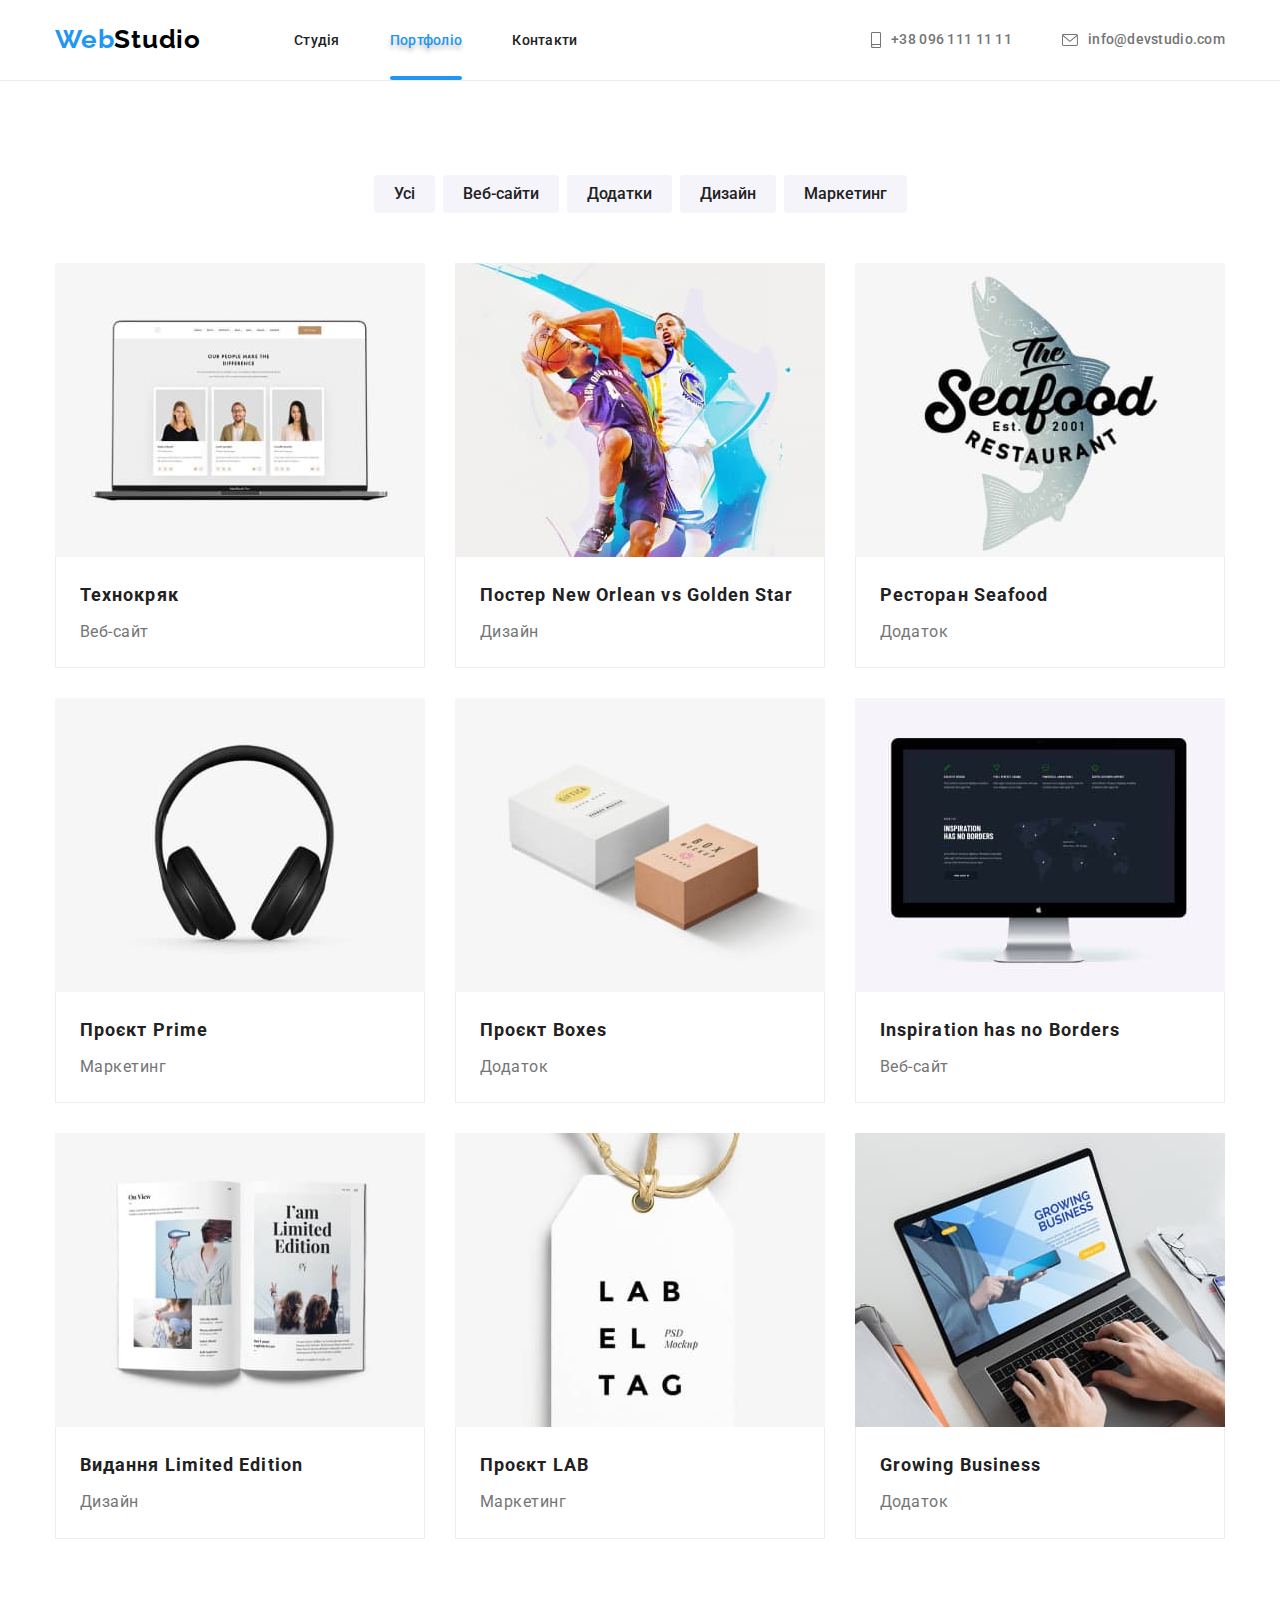
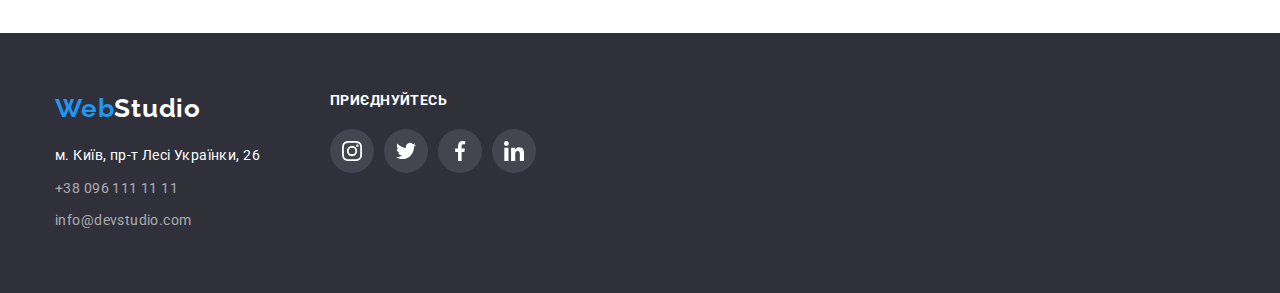
==== porfolio.html @ 658e9908 "start 6 module" ====
<!DOCTYPE html>
<html lang="uk">
  <head>
    <meta charset="UTF-8"/>
    <meta http-equiv="X-UA-Compatible" content="IE=edge" />
    <meta name="viewport" content="width=device-width, initial-scale=1.0" />
    <title>Portfolio</title>
    <link rel="preconnect" href="https://fonts.googleapis.com" />
    <link rel="preconnect" href="https://fonts.gstatic.com" crossorigin />
    <link
      href="https://fonts.googleapis.com/css2?family=Raleway:wght@700&family=Roboto:wght@400;500;700;900&display=swap"
      rel="stylesheet"
    />
    <link
      rel="stylesheet"
      href="https://cdnjs.cloudflare.com/ajax/libs/modern-normalize/1.1.0/modern-normalize.min.css"
    />
    <link rel="stylesheet" href="./css/styles.css" />
  </head>

  <body>
    <header class="header">
      <div class="container header-container">
        <nav class="header-nav">
          <a class="header-logo link" href="index.html" lang="en"
            ><span class="logo-aspect">Web</span>Studio</a
          >
          <ul class="header-list">
            <li class="list-item">
              <a class="header-link link secondary" href="index.html">Студія</a>
            </li>
            <li class="list-item">
              <a class="header-link link secondary current" href="porfolio.html">Портфоліо</a>
            </li>
            <li class="list-item">
              <a class="header-link link secondary" href="index.html">Контакти</a>
            </li>
          </ul>
        </nav>
        <ul class="contact-list">
          <li class="list-item">
            <a class="header-contact link secondary" href="tel:+380961111111">
              <svg class="icon-telefon">
                <use href="./images/icon.svg#icon-tel"></use>
              </svg>
              +38 096 111 11 11</a
            >
          </li>
          <li class="list-item">
            <a class="header-contact link secondary" href="mailto:info@devstudio.com">
              <svg class="icon-mail">
                <use href="./images/icon.svg#icon-mail"></use>
              </svg>
              info@devstudio.com</a
            >
          </li>
        </ul>
      </div>
    </header>
    <main>
      <section class="section portfolio">
        <div class="container">
          <h1 class="visually-hidden">Приклади робіт</h1>
          <ul class="portfolio-filters">
            <li class="list-item">
              <button type="button" class="portfolio-button">Усі</button>
            </li>
            <li class="list-item">
              <button type="button" class="portfolio-button">Веб-сайти</button>
            </li>
            <li class="list-item">
              <button type="button" class="portfolio-button">Додатки</button>
            </li>
            <li class="list-item">
              <button type="button" class="portfolio-button">Дизайн</button>
            </li>
            <li class="list-item">
              <button type="button" class="portfolio-button">Маркетинг</button>
            </li>
          </ul>
          <ul class="flex-container">
            <li class="list-item">
              <a class="link" href="">
                <div class="box-overlay">
                  <div class="overlay">
                    <p class="overlay-text">
                      Ресурс пропонує комплексні пропозиції з різним рівнем функціоналу та сервісів.
                      Все це дозволить відвідувачу отримати вичерпні відомості про компанію чи
                      приватну особу.
                    </p>
                  </div>
                  <img src="./images/8.jpg" alt="Веб-сайт" width="370" />
                </div>
                <div class="flex-item">
                  <h2 class="portfolio-title">Технокряк</h2>
                  <p class="portfolio-text">Веб-сайт</p>
                </div>
              </a>
            </li>
            <li class="list-item">
              <a class="link" href="">
                <div class="box-overlay">
                  <div class="overlay">
                    <p class="overlay-text">
                      Ресурс пропонує комплексні пропозиції з різним рівнем функціоналу та сервісів.
                      Все це дозволить відвідувачу отримати вичерпні відомості про компанію чи
                      приватну особу.
                    </p>
                  </div>
                  <img src="./images/9.jpg" alt="проєкт дизайну" width="370"/>
                </div>
                <div class="flex-item">
                  <h2 class="portfolio-title">
                    Постер <span lang="en">New Orlean vs Golden Star</span>
                  </h2>
                  <p class="portfolio-text">Дизайн</p>
                </div>
              </a>
            </li>
            <li class="list-item">
              <a class="link" href="">
                <div class="box-overlay">
                  <div class="overlay">
                    <p class="overlay-text">
                      Ресурс пропонує комплексні пропозиції з різним рівнем функціоналу та сервісів.
                      Все це дозволить відвідувачу отримати вичерпні відомості про компанію чи
                      приватну особу.
                    </p>
                  </div>
                  <img src="./images/10.jpg" alt="додаток ресторану" width="370" />
                </div>
                <div class="flex-item">
                  <h2 class="portfolio-title">Ресторан <span lang="en">Seafood</span></h2>
                  <p class="portfolio-text">Додаток</p>
                </div>
              </a>
            </li>
            <li class="list-item">
              <a class="link" href="">
                <div class="box-overlay">
                  <div class="overlay">
                    <p class="overlay-text">
                      Ресурс пропонує комплексні пропозиції з різним рівнем функціоналу та сервісів.
                      Все це дозволить відвідувачу отримати вичерпні відомості про компанію чи
                      приватну особу.
                    </p>
                  </div>
                  <img src="./images/11.jpg" alt="маркетинг проєкт" width="370" />
                </div>
                <div class="flex-item">
                  <h2 class="portfolio-title">Проєкт <span lang="en">Prime</span></h2>
                  <p class="portfolio-text">Маркетинг</p>
                </div>
              </a>
            </li>
            <li class="list-item">
              <a class="link" href="">
                <div class="box-overlay">
                  <div class="overlay">
                    <p class="overlay-text">
                      Ресурс пропонує комплексні пропозиції з різним рівнем функціоналу та сервісів.
                      Все це дозволить відвідувачу отримати вичерпні відомості про компанію чи
                      приватну особу.
                    </p>
                  </div>
                  <img src="./images/12.jpg" alt="додаток Boxes" width="370" />
                </div>
                <div class="flex-item">
                  <h2 class="portfolio-title">Проєкт <span lang="en">Boxes</span></h2>
                  <p class="portfolio-text">Додаток</p>
                </div>
              </a>
            </li>
            <li class="list-item">
              <a class="link" href="">
                <div class="box-overlay">
                  <div class="overlay">
                    <p class="overlay-text">
                      Ресурс пропонує комплексні пропозиції з різним рівнем функціоналу та сервісів.
                      Все це дозволить відвідувачу отримати вичерпні відомості про компанію чи
                      приватну особу.
                    </p>
                  </div>
                  <img src="./images/13.jpg" alt="веб-сайт цікавого проєкту" width="370" />
                </div>
                <div class="flex-item">
                  <h2 class="portfolio-title" lang="en">Inspiration has no Borders</h2>
                  <p class="portfolio-text">Веб-сайт</p>
                </div>
              </a>
            </li>
            <li class="list-item">
              <a class="link" href="">
                <div class="box-overlay">
                  <div class="overlay">
                    <p class="overlay-text">
                      Ресурс пропонує комплексні пропозиції з різним рівнем функціоналу та сервісів.
                      Все це дозволить відвідувачу отримати вичерпні відомості про компанію чи
                      приватну особу.
                    </p>
                  </div>
                  <img src="./images/14.jpg" alt="дизайн літературного видання" width="370" />
                </div>
                <div class="flex-item">
                  <h2 class="portfolio-title">Видання <span>Limited Edition</span></h2>
                  <p class="portfolio-text">Дизайн</p>
                </div>
              </a>
            </li>
            <li class="list-item">
              <a class="link" href="">
                <div class="box-overlay">
                  <div class="overlay">
                    <p class="overlay-text">
                      Ресурс пропонує комплексні пропозиції з різним рівнем функціоналу та сервісів.
                      Все це дозволить відвідувачу отримати вичерпні відомості про компанію чи
                      приватну особу.
                    </p>
                  </div>
                  <img src="./images/15.jpg" alt="другий маркетинг проєкт" width="370" />
                </div>
                <div class="flex-item">
                  <h2 class="portfolio-title">Проєкт <span lang="en">LAB</span></h2>
                  <p class="portfolio-text">Маркетинг</p>
                </div>
              </a>
            </li>
            <li class="list-item">
              <a class="link" href="">
                <div class="box-overlay">
                  <div class="overlay">
                    <p class="overlay-text">
                      Ресурс пропонує комплексні пропозиції з різним рівнем функціоналу та сервісів.
                      Все це дозволить відвідувачу отримати вичерпні відомості про компанію чи
                      приватну особу.
                    </p>
                  </div>
                  <img src="./images/16.jpg" alt="додаток розвитку бізнесу" width="370" />
                </div>
                <div class="flex-item">
                  <h2 class="portfolio-title" lang="en">Growing Business</h2>
                  <p class="portfolio-text">Додаток</p>
                </div>
              </a>
            </li>
          </ul>
        </div>
      </section>
    </main>
    <footer class="footer">
      <div class="container footer-container">
        <div class="not-flex">
          <a class="footer-logo link" href="index.html" lang="en"
            ><span class="logo-aspect">Web</span>Studio</a
          >
          <address class="adress">
            <ul class="adress-list">
              <li class="list-item">
                <a
                  class="adress-link link secondary"
                  href="https://goo.gl/maps/zyHWD3Ue8EEXUori7"
                  target="_blank"
                  rel="nofollow noreferrer noopener"
                >
                  м. Київ, пр-т Лесі Українки, 26
                </a>
              </li>
              <li class="list-item">
                <a class="link footer-contact secondary" href="tel:+380961111111"
                  >+38 096 111 11 11</a
                >
              </li>
              <li class="list-item">
                <a class="link footer-contact list-item secondary" href="mailto:info@devstudio.com"
                  >info@devstudio.com</a
                >
              </li>
            </ul>
          </address>
        </div>
        <div class="footer-social">
          <h2 class="social-title">приєднуйтесь</h2>
          <ul class="footer-social-links">
            <li class="list-item">
              <a href="" target="_blank" rel="nofollow noreferrer noopener" class="icon-background">
                <span class="visually-hidden">Instagram</span>
                <svg class="icon">
                  <use href="./images/icon.svg#icon-instagram2"></use>
                </svg>
              </a>
            </li>
            <li class="list-item">
              <a href="" target="_blank" rel="nofollow noreferrer noopener" class="icon-background">
                <span class="visually-hidden">Twitter</span>
                <svg class="icon">
                  <use href="./images/icon.svg#icon-twitter2"></use>
                </svg>
              </a>
            </li>
            <li class="list-item">
              <a href="" target="_blank" rel="nofollow noreferrer noopener" class="icon-background">
                <span class="visually-hidden">Facebook</span>
                <svg class="icon">
                  <use href="./images/icon.svg#icon-facebook2"></use>
                </svg>
              </a>
            </li>
            <li class="list-item">
              <a href="" target="_blank" rel="nofollow noreferrer noopener" class="icon-background">
                <span class="visually-hidden">LinkedIn</span>
                <svg class="icon">
                  <use href="./images/icon.svg#icon-linkedin2"></use>
                </svg>
              </a>
            </li>
          </ul>
        </div>
      </div>
    </footer>
    <script src="./js/modal.js"></script>
  </body>
</html>
---- css/styles.css ----
:root {
  --primary-text-color: #212121;
  --first-text-color: #757575;
  --secondary-text-color: #ffffff;
  --hover-color: #2196f3;
  --button-hover-color: #188ce8;
  --color-logo: #000000;
  --primary-bgn-color: #ffffff;
  --secondary-bgn-color: #2f303a;
  --third-bgn-color: #f5f4fa;
  --primary-font: 'Roboto', sans-serif;
  --logo-font-family: 'Raleway', sans-serif;
  --main-font-size: 14px;
  --second-font-size: 16px;
  --main-font-weight: 700;
  --main-line-height: 1.14;
  --second-line-height: 1.7;
  --text-line-height: 1.9;
  --title-line-height: 2;
  --container-width: 1200px;
  --main-icon-color: #afb1b8;
  --icon-bgn-color: rgba(255, 255, 255, 0.1);
  --hero-background: linear-gradient(rgba(47, 48, 58, 0.4), rgba(47, 48, 58, 0.4)),
    url('/goit-markup-hw-04/images/hero.jpg');
}

body {
  font-family: var(--primary-font);
  background-color: var(--primary-bgn-color);
  color: var(--primary-text-color);
}

/* Utilites */
.visually-hidden {
  clip: rect(0 0 0 0);
  clip-path: inset(50%);
  height: 1px;
  overflow: hidden;
  position: absolute;
  white-space: nowrap;
  width: 1px;
}

.link {
  text-decoration: none;
  color: var(--primary-text-color);
}

.list-item {
  list-style: none;
}

h1,
h2,
h3,
h4,
h5,
h6,
p,
ul {
  margin: 0;
  padding: 0;
}

img {
  display: block;
}

.container {
  width: var(--container-width);
  margin-left: auto;
  margin-right: auto;
  padding-left: 15px;
  padding-right: 15px;
}

.section {
  padding-top: 94px;
  padding-bottom: 94px;
}

/* -------------- HEADER---------- */
.header {
  display: flex;
  align-content: center;
  border-bottom: 1px solid #ececec;
}

.header-container {
  display: flex;
}

.header-logo {
  display: flex;
  padding-top: 24px;
  padding-bottom: 25px;
  margin-right: 93px;
  font-family: var(--logo-font-family);
  font-style: normal;
  font-weight: var(--main-font-weight);
  font-size: 26px;
  line-height: var(--main-line-height);
  letter-spacing: 0.03em;
  color: var(--color-logo);
}

.logo-aspect {
  color: var(--hover-color);
}

.header-nav,
.header-contact,
.contact-list,
.header-list {
  display: flex;
  align-items: center;
}

.header-list {
  gap: 50px;
}

.contact-list {
  margin-left: auto;
  margin-right: 0;
  gap: 50px;
}

.header-link {
  padding-top: 32px;
  padding-bottom: 32px;
  font-weight: 500;
  font-style: normal;
  font-size: var(--main-font-size);
  line-height: var(--main-line-height);
  letter-spacing: 0.02em;
  color: var(--primary-text-color);
}

.secondary {
  transition-property: color, text-shadow;
  transition-duration: 3s;
  transition-timing-function: cubic-bezier(0.4, 0, 0.2, 1);
}
.secondary:hover,
.secondary:focus {
  color: var(--hover-color);
}

.current {
  position: relative;
  color: var(--hover-color);
  text-shadow: 0px 4px 4px rgba(0, 0, 0, 0.25);
}

.current::after {
  position: absolute;
  content: '';
  bottom: 0;
  left: 0;
  width: 100%;
  height: 4px;
  border-radius: 2px;
  background-color: var(--hover-color);
}

.header-contact {
  padding-top: 32px;
  padding-bottom: 32px;
  font-weight: 500;
  font-size: var(--main-font-size);
  line-height: var(--main-line-height);
  letter-spacing: 0.02em;
  color: var(--first-text-color);

  transition-property: color;
  transition-duration: 250ms;
  transition-timing-function: cubic-bezier(0.4, 0, 0.2, 1);
}

.icon-telefon {
  width: 10px;
  height: 16px;
}

.icon-mail {
  width: 16px;
  height: 12px;
}

.icon-telefon,
.icon-mail {
  fill: currentColor;
  margin-right: 10px;
}

.header-contact:hover,
.header-contact:hover {
  color: var(--hover-color);
}

/* ------------HERO---------------- */
.hero {
  padding: 200px 0px;
  margin: 0 auto;
  max-width: 1600px;
  background-color: #c4c4c4;
  background-image: var(--hero-background);
  background-size: cover;
  background-position: center;
  background-repeat: no-repeat;
}

.hero-title {
  margin: 0px auto 30px auto;
  max-width: 696px;
  font-weight: 900;
  font-size: 44px;
  line-height: 1.5;
  text-align: center;
  letter-spacing: 0.06em;
  text-transform: uppercase;
  color: var(--secondary-text-color);
}

.button-box {
  display: flex;
  justify-content: center;
}

.hero-button {
  max-width: var(--container-width);
  color: var(--secondary-text-color);
  background: var(--hover-color);
  font-family: inherit;
  font-style: normal;
  font-weight: var(--main-font-weight);
  font-size: var(--second-font-size);
  line-height: var(--text-line-height);
  letter-spacing: 0.06em;
  border-radius: 4px;
  padding: 10px 32px 10px 32px;
  border: none;
  transition-property: color, background, box-shadow;
  transition-duration: 250ms;
  transition-timing-function: cubic-bezier(0.4, 0, 0.2, 1);
}

.hero-button:hover,
.hero-button:focus {
  color: var(--secondary-text-color);
  background: var(--button-hover-color);
  box-shadow: 0px 4px 4px rgba(0, 0, 0, 0.15);
}

/* ---------PREFERENCE---------- */
.icon-preference-bgn {
  display: flex;
  justify-content: center;
  align-items: center;
  width: 270px;
  height: 120px;
  background: var(--third-bgn-color);
  border-radius: 4px;
  margin-bottom: 30px;
}

.icon-preference {
  width: 70px;
  height: 70px;
}

.preference-list {
  display: flex;
  gap: 30px;
}

.preference-title {
  margin-bottom: 10px;

  font-weight: var(--main-font-weight);
  font-size: var(--main-font-size);
  line-height: var(--main-line-height);
  letter-spacing: 0.03em;
  text-transform: uppercase;
  color: var(--primary-text-color);
}

.preference-text {
  font-size: var(--main-font-size);
  line-height: 1.5;
  letter-spacing: 0.03em;
  color: var(--first-text-color);
}

/*-----------EXAMPLES-----------*/
.examples {
  padding-bottom: 94px;
}

.examples-title,
.team-title {
  margin-bottom: 50px;

  font-weight: var(--main-font-weight);
  font-size: 36px;
  line-height: var(--main-line-height);
  letter-spacing: 0.03em;
  color: var(--primary-text-color);
  text-align: center;
}

.example-list {
  display: flex;
  flex-wrap: wrap;
  gap: 30px;
}

.example-gallery {
  position: relative;
}
.example-gallery::before {
  content: '';
  position: absolute;
  bottom: 0;
  left: 0;
  width: 100%;
  min-height: 70px;
  background-color: rgba(47, 48, 58, 0.8);
}

.example-label {
  position: absolute;
  width: 100%;
  bottom: 27px;
  font-weight: var(--main-font-weight);
  font-size: var(--main-font-size);
  line-height: var(--main-line-height);
  text-align: center;
  letter-spacing: 0.03em;
  text-transform: uppercase;
  color: var(--secondary-text-color);
}

/*------------ TEAM ------------*/
.team {
  background-color: var(--third-bgn-color);
}

.team-list {
  display: flex;
  flex-wrap: wrap;
  gap: 30px;
}
.team-content {
  padding-top: 30px;
  padding-left: 30px;
  padding-right: 30px;
  padding-bottom: 30px;
}

.team-names {
  max-width: 210px;
  margin-bottom: 10px;
  font-weight: 500;
  font-size: var(--second-font-size);
  line-height: 1.19;
  letter-spacing: 0.03em;
  color: var(--primary-text-color);
}

.team-position {
  max-width: 210px;
  font-size: var(--second-font-size);
  line-height: 1.19;
  letter-spacing: 0.03em;
  color: var(--first-text-color);
  margin-bottom: 16px;
}

.item-specification {
  text-align: center;
  background: var(--primary-bgn-color);
  box-shadow: 0px 1px 3px rgba(0, 0, 0, 0.12), 0px 1px 1px rgba(0, 0, 0, 0.14),
    0px 2px 1px rgba(0, 0, 0, 0.2);
  border-radius: 0px 0px 4px 4px;
}

.social-link {
  display: flex;
  gap: 10px;
}

.icon-background-team {
  display: flex;
  justify-content: center;
  align-items: center;
  width: 44px;
  height: 44px;
  border-radius: 50%;
  background-color: var(--primary-bgn-color);
  fill: var(--main-icon-color);

  transition-property: fill, background-color;
  transition-duration: 250ms;
  transition-timing-function: cubic-bezier(0.4, 0, 0.2, 1);
}

.icon-background-team:hover,
.icon-background-team:focus {
  background-color: var(--hover-color);
  fill: var(--primary-bgn-color);
}

.icon-team {
  width: 20px;
  height: 20px;
}

/* -----------------CLIENTS---------------- */
.clients {
  background-color: var(--primary-bgn-color);
}

.clients-title {
  font-size: 36px;
  line-height: var(--main-line-height);
  text-align: center;
  letter-spacing: 0.03em;
  color: var(--primary-text-color);
  margin-bottom: 50px;
}

.clients-list {
  display: flex;
  gap: 30px;
}

.icon-client-bgn {
  display: flex;
  width: 170px;
  height: 92px;
  border-radius: 4px;
  justify-content: center;
  align-items: center;
  border: 1px solid var(--main-icon-color);
  fill: var(--main-icon-color);

  transition-property: fill, border-color;
  transition-duration: 250ms;
  transition-timing-function: cubic-bezier(0.4, 0, 0.2, 1);
}

.icon-client {
  width: 106px;
  height: 60px;
  color: currentColor;
}

.icon-client-bgn:hover,
.icon-client-bgn:focus {
  border-color: var(--hover-color);
  fill: var(--hover-color);
}

/* ================ PORTFOLIO ============== */
.portfolio-filters {
  display: flex;
  justify-content: center;
  margin-bottom: 50px;
  gap: 8px;
}

.portfolio-button {
  padding: 6px 20px;
  font-family: inherit;
  font-style: normal;
  font-weight: 500;
  font-size: var(--second-font-size);
  line-height: 1.6;
  text-align: center;
  background: var(--third-bgn-color);
  color: var(--primary-text-color);
  border-radius: 4px;
  border: none;

  transition-property: background, color, box-shadow;
  transition-duration: 250ms;
  transition-timing-function: cubic-bezier(0.4, 0, 0.2, 1);
}

.portfolio-button:hover,
.portfolio-button:focus {
  background: var(--hover-color);
  color: var(--secondary-text-color);
  box-shadow: 0px 4px 4px rgba(0, 0, 0, 0.25);
}

.portfolio-title {
  margin-bottom: 4px;
  font-weight: var(--main-font-weight);
  font-size: 18px;
  line-height: var(--title-line-height);
  letter-spacing: 0.06em;
}

.portfolio-text {
  font-size: var(--second-font-size);
  line-height: var(--text-line-height);
  letter-spacing: 0.03em;
  color: var(--first-text-color);
}

.portfolio-title,
.portfolio-text {
  transition-property: color;
  transition-duration: 250ms;
  transition-timing-function: cubic-bezier(0.4, 0, 0.2, 1);
}

.portfolio-title:hover,
.portfolio-title:focus,
.portfolio-text:hover,
.portfolio-text:focus {
  color: var(--hover-color);
}

.flex-item {
  padding: 20px 24px;
  border-left: 1px solid #eeeeee;
  border-right: 1px solid #eeeeee;
  border-bottom: 1px solid #eeeeee;
}

.flex-container {
  display: flex;
  flex-wrap: wrap;
  gap: 30px;
}

.flex-container > .list-item {
  transition-property: box-shadow;
  transition-duration: 250ms;
  transition-timing-function: cubic-bezier(0.4, 0, 0.2, 1);
}

.flex-container > .list-item:hover,
.flex-container > .list-item:focus {
  box-shadow: 0px 1px 1px rgba(0, 0, 0, 0.12), 0px 4px 4px rgba(0, 0, 0, 0.06),
    1px 4px 6px rgba(0, 0, 0, 0.16);
}

.box-overlay {
  position: relative;
  overflow: hidden;
  pointer-events: none;
}

.flex-container > .list-item:hover .overlay,
.flex-container > .list-item:focus .overlay {
  transform: translateY(0);
}

.overlay {
  display: flex;
  position: absolute;
  bottom: 0;
  left: 0;
  width: 100%;
  height: 100%;

  transform: translateY(101%);
  transition-property: transform;
  transition-duration: 250ms;
  transition-timing-function: cubic-bezier(0.4, 0, 0.2, 1);
}

.overlay-text {
  justify-content: center;
  padding: 63px 24px;
  font-size: 18px;
  line-height: 1.5;
  letter-spacing: 0.03em;
  color: var(--secondary-text-color);
  background: rgba(33, 150, 243, 0.9);
}

/* --------------FOOTER-------------- */
.footer {
  display: flex;
  padding: 60px 0px;
  background-color: var(--secondary-bgn-color);
}

.footer-logo {
  display: inline-block;
  margin-bottom: 20px;
  font-family: var(--logo-font-family);
  font-style: normal;
  font-weight: var(--main-font-weight);
  font-size: 26px;
  line-height: 1.19;
  letter-spacing: 0.03em;
  color: var(--secondary-text-color);

  transition-property: transform;
  transition-duration: 250ms;
  transition-timing-function: cubic-bezier(0.4, 0, 0.2, 1);
}

.footer-logo:hover {
  transform: scale(1.1);
}

.adress-list {
  display: inline-flex;
  flex-direction: column;
  gap: 9px;
}

.adress-link {
  font-style: normal;
  font-size: var(--main-font-size);
  line-height: var(--second-line-height);
  letter-spacing: 0.03em;
  color: var(--secondary-text-color);
}

.footer-contact {
  text-decoration: none;
  font-style: normal;
  font-size: var(--main-font-size);
  letter-spacing: 0.03em;
  color: rgba(255, 255, 255, 0.6);
  line-height: var(--second-line-height);
}

.secondary {
  transition-property: color;
  transition-duration: 250ms;
  transition-timing-function: cubic-bezier(0.4, 0, 0.2, 1);
}
.secondary:hover,
.secondary:focus {
  color: var(--hover-color);
}

.footer-container {
  display: flex;
}
.footer-social {
  margin-left: 70px;
  margin-right: auto;
}
.footer-social-links {
  display: inline-flex;
  gap: 10px;
}

.social-title {
  margin-bottom: 20px;
  font-weight: var(--main-font-weight);
  font-size: var(--main-font-size);
  line-height: var(--main-line-height);
  letter-spacing: 0.03em;
  text-transform: uppercase;
  color: var(--secondary-text-color);
}
.icon-background {
  display: flex;
  justify-content: center;
  align-items: center;
  width: 44px;
  height: 44px;
  border-radius: 50%;
  background-color: var(--icon-bgn-color);

  transition-property: background-color;
  transition-duration: 250ms;
  transition-timing-function: cubic-bezier(0.4, 0, 0.2, 1);
}
.icon-background:hover,
.icon-background:focus {
  background-color: var(--hover-color);
}
.icon {
  width: 20px;
  height: 20px;
}
/* -------------MODAL------ */
.backdrop {
  position: fixed;
  top: 0;
  left: 0;
  width: 100%;
  height: 100%;
  background-color: rgba(0, 0, 0, 0.2);

  transition-property: opacity;
  transition-duration: 250ms;
  transition-timing-function: cubic-bezier(0.4, 0, 0.2, 1);
}

.modal {
  position: absolute;
  top: 50%;
  left: 50%;
  transform: translate(-50%, -50%);
  
  min-width: 528px;
  min-height: 581px;
  background-color: var(--primary-bgn-color);
  box-shadow: 0px 1px 3px rgba(0, 0, 0, 0.12), 0px 1px 1px rgba(0, 0, 0, 0.14),
    0px 2px 1px rgba(0, 0, 0, 0.2);
  border-radius: 4px;
}

.backdrop.is-hidden {
  opacity: 0;
  pointer-events: none;
  visibility: hidden;
}

.close-button {
  position: absolute;
  right: 8px;
  top: 8px;
  padding: 0;
  border: none;
  background-color: var(--primary-bgn-color);
}

.icon-close {
  display: flex;
  justify-content: center;
  align-items: center;
  width: 30px;
  height: 30px;
}
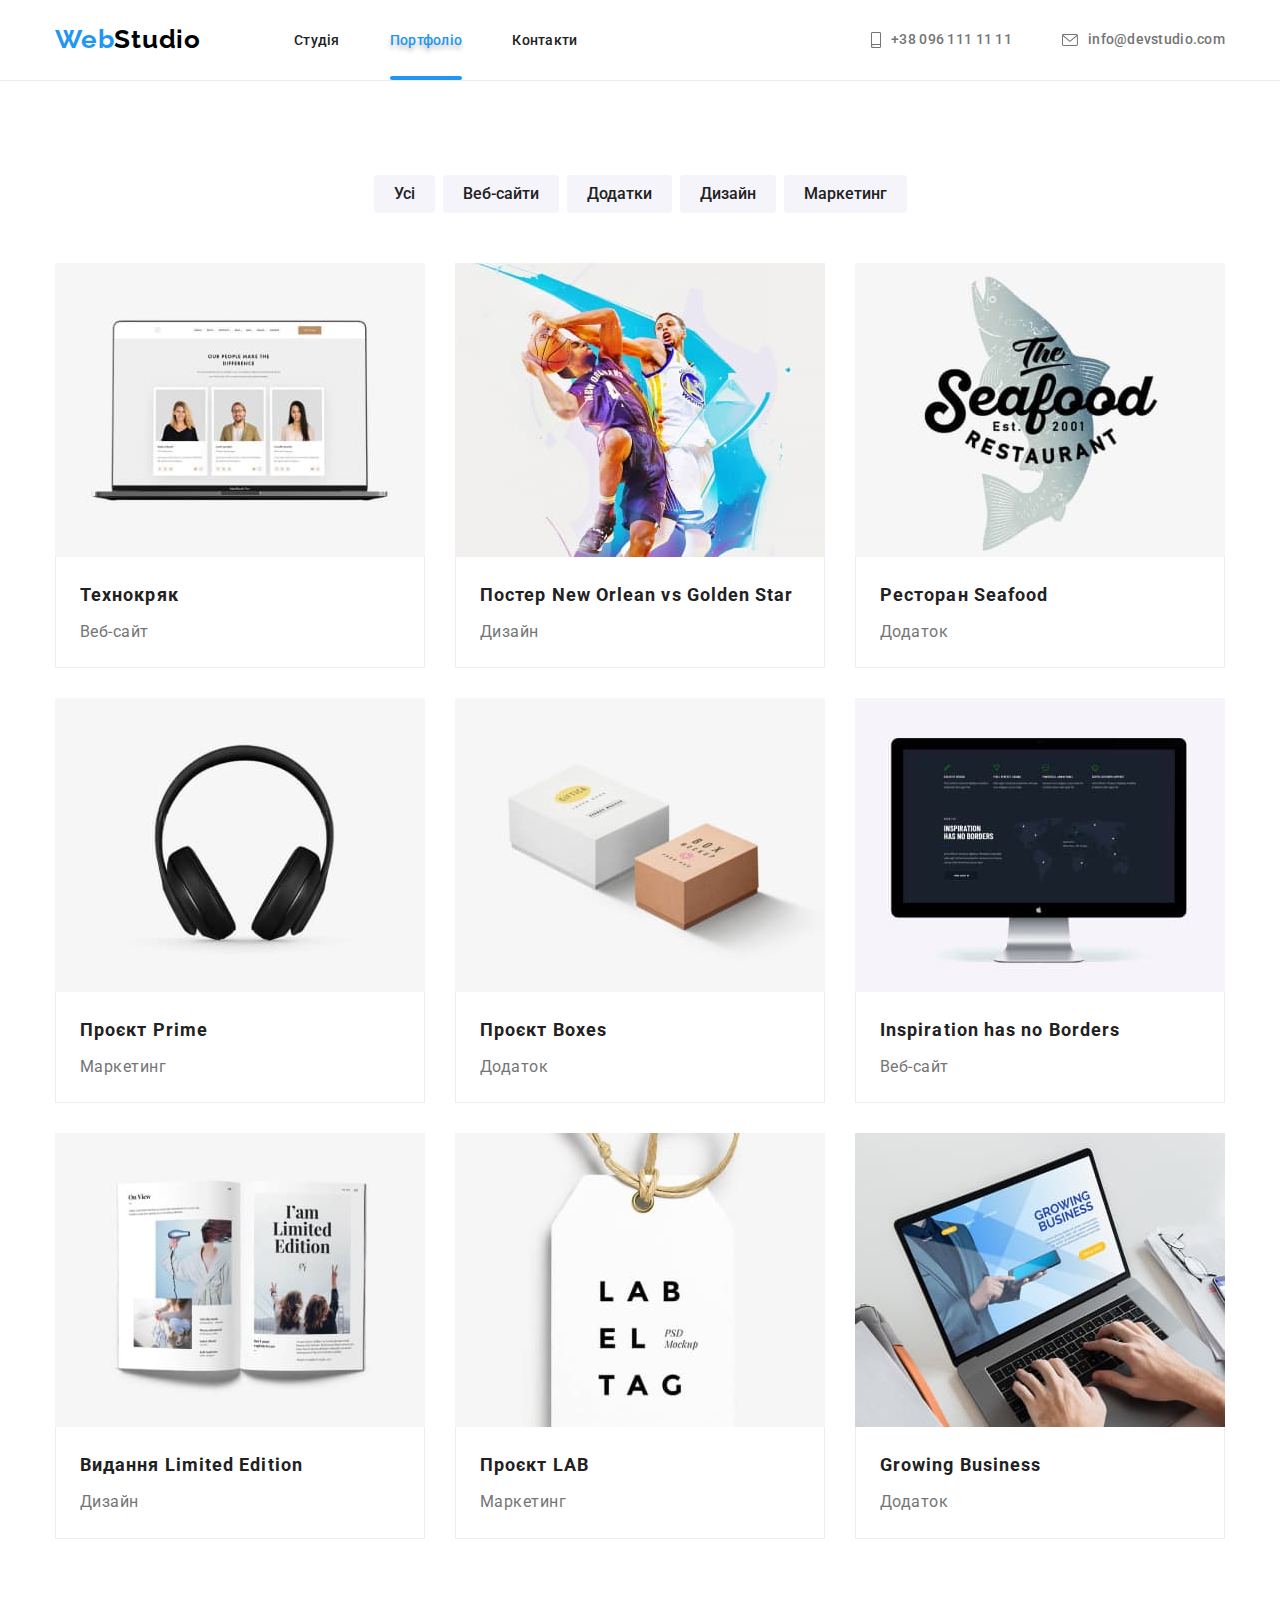
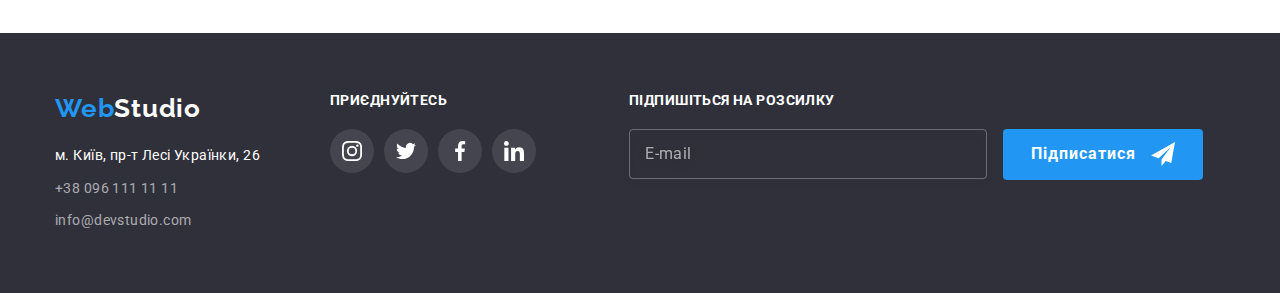
==== commit 7726a2ad: "finish" ====
--- a/porfolio.html
+++ b/porfolio.html
@@ -1,7 +1,7 @@
 <!DOCTYPE html>
 <html lang="uk">
   <head>
-    <meta charset="UTF-8"/>
+    <meta charset="UTF-8" />
     <meta http-equiv="X-UA-Compatible" content="IE=edge" />
     <meta name="viewport" content="width=device-width, initial-scale=1.0" />
     <title>Portfolio</title>
@@ -107,7 +107,7 @@
                       приватну особу.
                     </p>
                   </div>
-                  <img src="./images/9.jpg" alt="проєкт дизайну" width="370"/>
+                  <img src="./images/9.jpg" alt="проєкт дизайну" width="370" />
                 </div>
                 <div class="flex-item">
                   <h2 class="portfolio-title">
@@ -249,7 +249,7 @@
     </main>
     <footer class="footer">
       <div class="container footer-container">
-        <div class="not-flex">
+        <div class="adress-container">
           <a class="footer-logo link" href="index.html" lang="en"
             ><span class="logo-aspect">Web</span>Studio</a
           >
@@ -315,6 +315,20 @@
             </li>
           </ul>
         </div>
+        <div class="form-container">
+          <h2 class="social-title"> Підпишіться на розсилку</h2>
+          <div class="form-send">
+          <form name="signup-form" autocomplete="on" novalidate>
+            <label for="email" class="visually-hidden"> E-mail </label>
+            <input type="email" name="email" placeholder="E-mail" class="email-input"/>
+            
+            <button type="submit" class="submit-btn">Підписатися
+               <svg class="icon-send">
+            <use href="./images/icon.svg#icon-send"></use>
+          </svg>
+            </button>
+          </form>  
+        </div>
       </div>
     </footer>
     <script src="./js/modal.js"></script>
--- a/css/styles.css
+++ b/css/styles.css
@@ -139,7 +139,7 @@
 
 .secondary {
   transition-property: color, text-shadow;
-  transition-duration: 3s;
+  transition-duration: 250ms;
   transition-timing-function: cubic-bezier(0.4, 0, 0.2, 1);
 }
 .secondary:hover,
@@ -241,7 +241,7 @@
   border-radius: 4px;
   padding: 10px 32px 10px 32px;
   border: none;
-  transition-property: color, background, box-shadow;
+  transition-property: background, color, box-shadow;
   transition-duration: 250ms;
   transition-timing-function: cubic-bezier(0.4, 0, 0.2, 1);
 }
@@ -583,6 +583,7 @@
   letter-spacing: 0.03em;
   color: var(--secondary-text-color);
   background: rgba(33, 150, 243, 0.9);
+  overflow: auto;
 }
 
 /* --------------FOOTER-------------- */
@@ -650,7 +651,6 @@
 }
 .footer-social {
   margin-left: 70px;
-  margin-right: auto;
 }
 .footer-social-links {
   display: inline-flex;
@@ -675,10 +675,9 @@
   border-radius: 50%;
   background-color: var(--icon-bgn-color);
 
-  transition-property: background-color;
-  transition-duration: 250ms;
-  transition-timing-function: cubic-bezier(0.4, 0, 0.2, 1);
-}
+  transition: background-color 250ms cubic-bezier(0.4, 0, 0.2, 1);
+}
+
 .icon-background:hover,
 .icon-background:focus {
   background-color: var(--hover-color);
@@ -687,6 +686,68 @@
   width: 20px;
   height: 20px;
 }
+
+.form-container {
+  margin-left: 93px;
+  margin-right: auto;
+}
+
+.email-input {
+min-width: 358px;
+height: 50px;
+border: 1px solid rgba(255, 255, 255, 0.3);
+filter: drop-shadow(0px 4px 4px rgba(0, 0, 0, 0.15));
+border-radius: 4px;
+margin-right: 12px;
+background: none;
+padding: 15px;
+color: var(--secondary-text-color);
+transition: border-color 250ms cubic-bezier(0.4, 0, 0.2, 1);
+outline: none;
+}
+
+.email-input::placeholder {
+  font-size: 16px;
+line-height: 1.25;
+letter-spacing: 0.03em;
+color: rgba(255, 255, 255, 0.6);
+}
+
+.email-input:focus{
+border-color: var(--hover-color);
+}
+
+.submit-btn {
+  position: relative;
+  min-width: 200px;
+  min-height: 50px;
+  color: var(--secondary-text-color);
+  background: var(--hover-color);
+  font-family: inherit;
+  font-style: normal;
+  font-weight: var(--main-font-weight);
+  font-size: var(--second-font-size);
+  line-height: var(--text-line-height);
+  text-align: left;
+  letter-spacing: 0.06em;
+  border-radius: 4px;
+  padding: 10px 28px;
+  border: none;
+  transition: background 250ms cubic-bezier(0.4, 0, 0.2, 1);
+  }
+
+  .submit-btn:hover {
+    background: var(--button-hover-color);
+  }
+
+.icon-send {
+  position: absolute;
+  right: 28px;
+  top: 13px; 
+  width: 24px;
+  height: 24px;
+}
+
 /* -------------MODAL------ */
 .backdrop {
   position: fixed;
@@ -695,20 +756,17 @@
   width: 100%;
   height: 100%;
   background-color: rgba(0, 0, 0, 0.2);
-
-  transition-property: opacity;
-  transition-duration: 250ms;
-  transition-timing-function: cubic-bezier(0.4, 0, 0.2, 1);
+  transition: opacity 250ms cubic-bezier(0.4, 0, 0.2, 1);
 }
 
 .modal {
   position: absolute;
   top: 50%;
   left: 50%;
-  transform: translate(-50%, -50%);
-  
-  min-width: 528px;
-  min-height: 581px;
+  transform: translate(-50%, -50%) scale(1);
+  transition: transform 250ms cubic-bezier(0.4, 0, 0.2, 1);
+  width: 528px;
+  height: 581px;
   background-color: var(--primary-bgn-color);
   box-shadow: 0px 1px 3px rgba(0, 0, 0, 0.12), 0px 1px 1px rgba(0, 0, 0, 0.14),
     0px 2px 1px rgba(0, 0, 0, 0.2);
@@ -721,19 +779,175 @@
   visibility: hidden;
 }
 
+.backdrop.is-hidden .modal {
+  transform: translate(-50%, -50%) scale(0);
+}
+
 .close-button {
-  position: absolute;
+  position: absolute;  
   right: 8px;
   top: 8px;
-  padding: 0;
-  border: none;
+  padding: 6px;
+  border-radius: 50%;
+  border: 1px solid rgba(0, 0, 0, 0.1);
   background-color: var(--primary-bgn-color);
+}
+
+.close-button:hover .icon-close {
+  fill: var(--hover-color);
 }
 
 .icon-close {
   display: flex;
   justify-content: center;
   align-items: center;
-  width: 30px;
-  height: 30px;
-}
+  width: 18px;
+  height: 18px;
+  transition: fill 250ms cubic-bezier(0.4, 0, 0.2, 1);
+}
+
+.form {  
+  padding: 40px;
+}
+
+.modal-title {
+  font-weight: 700;
+  margin-bottom: 12px;
+  font-size: 20px;
+line-height: 1.15;
+text-align: center;
+letter-spacing: 0.03em;
+}
+
+.form-label {
+font-size: 12px;
+line-height: 1.16;
+letter-spacing: 0.01em;
+color: var(--first-text-color);
+margin-bottom: 4px;
+}
+
+.form-input {
+  width: 100%; 
+  padding-top: 12px;
+  padding-bottom: 12px;
+  padding-left: 40px;
+  padding-right: 40px;
+  border: 1px solid rgba(33, 33, 33, 0.2);
+border-radius: 4px;
+text-align: left;
+transition: border-color 250ms cubic-bezier(0.4, 0, 0.2, 1);
+}
+
+.form-input::placeholder {
+  position: absolute;
+  left: 16px;
+  top: 12px;
+  font-size: 12px;
+line-height: 1.16;
+letter-spacing: 0.01em;
+color: rgba(117, 117, 117, 0.5);
+}
+
+.form-field {
+  margin-bottom: 10px;
+}
+
+.form-field textarea {
+  min-height: 120px;
+  resize: none;
+}
+
+.checkbox-container {
+  position: relative;
+  margin-top: 20px;
+  margin-bottom: 30px;
+  margin-left: auto;
+  margin-right: auto;
+}
+
+.agrement {
+font-size: 14px;
+line-height: var(--second-line-height);
+letter-spacing: 0.03em;
+color: var(--first-text-color);
+padding-left: 40px;
+}
+.contract {
+  color: var(--hover-color);  
+}
+
+.checkbox {
+  appearance: none;
+}
+
+.new-checkbox {
+  position: absolute;
+  width: 15px;
+  height: 15px;
+  border: 2px solid black;
+  border-radius: 4px;
+  top: 50%;
+  left: 10px; 
+  transform: translateY(-51%);
+  transition: background-color 250ms cubic-bezier(0.4, 0, 0.2, 1), border 250ms cubic-bezier(0.4, 0, 0.2, 1);
+}
+
+.checkbox:checked + .new-checkbox {
+  border: none;
+  background-color: var(--hover-color);
+  background-image: url('/goit-markup-hw-06/images/icon-check.svg');
+background-repeat: no-repeat;
+background-size: contain;
+background-position: center;
+}
+
+.form-field {
+  position: relative;
+}
+.form-field:focus-within > .icon-modal {
+  fill: var(--hover-color);
+}
+
+.form-field:focus-within > .form-input {
+  border-color: var(--hover-color);
+  outline: none;
+}
+
+.icon-modal {
+  position: absolute;
+  width: 18px;
+  height: 18px;
+  left: 12px;
+  top: 50%;
+  transform: translateY(-50%);
+  transition: fill 250ms cubic-bezier(0.4, 0, 0.2, 1);
+}
+
+.modal-sub {
+margin-top: 30px;
+margin-left: auto;
+margin-right: auto;
+margin-bottom: 0;
+min-width: 200px;
+min-height: 50px;
+background-color: var(--hover-color);
+font-weight: 700;
+font-size: 16px;
+line-height: 1.87;
+display: flex;
+justify-content: center;
+align-items: center;
+letter-spacing: 0.06em;
+color: var(--secondary-text-color);
+box-shadow: 0px 4px 4px rgba(0, 0, 0, 0.15);
+border-radius: 4px;
+border: none;
+transition: background-color 250ms cubic-bezier(0.4, 0, 0.2, 1);
+}
+
+.modal-sub:hover {
+  background-color: var(--button-hover-color);
+  filter: drop-shadow(0px 4px 4px rgba(0, 0, 0, 0.25));
+}
+
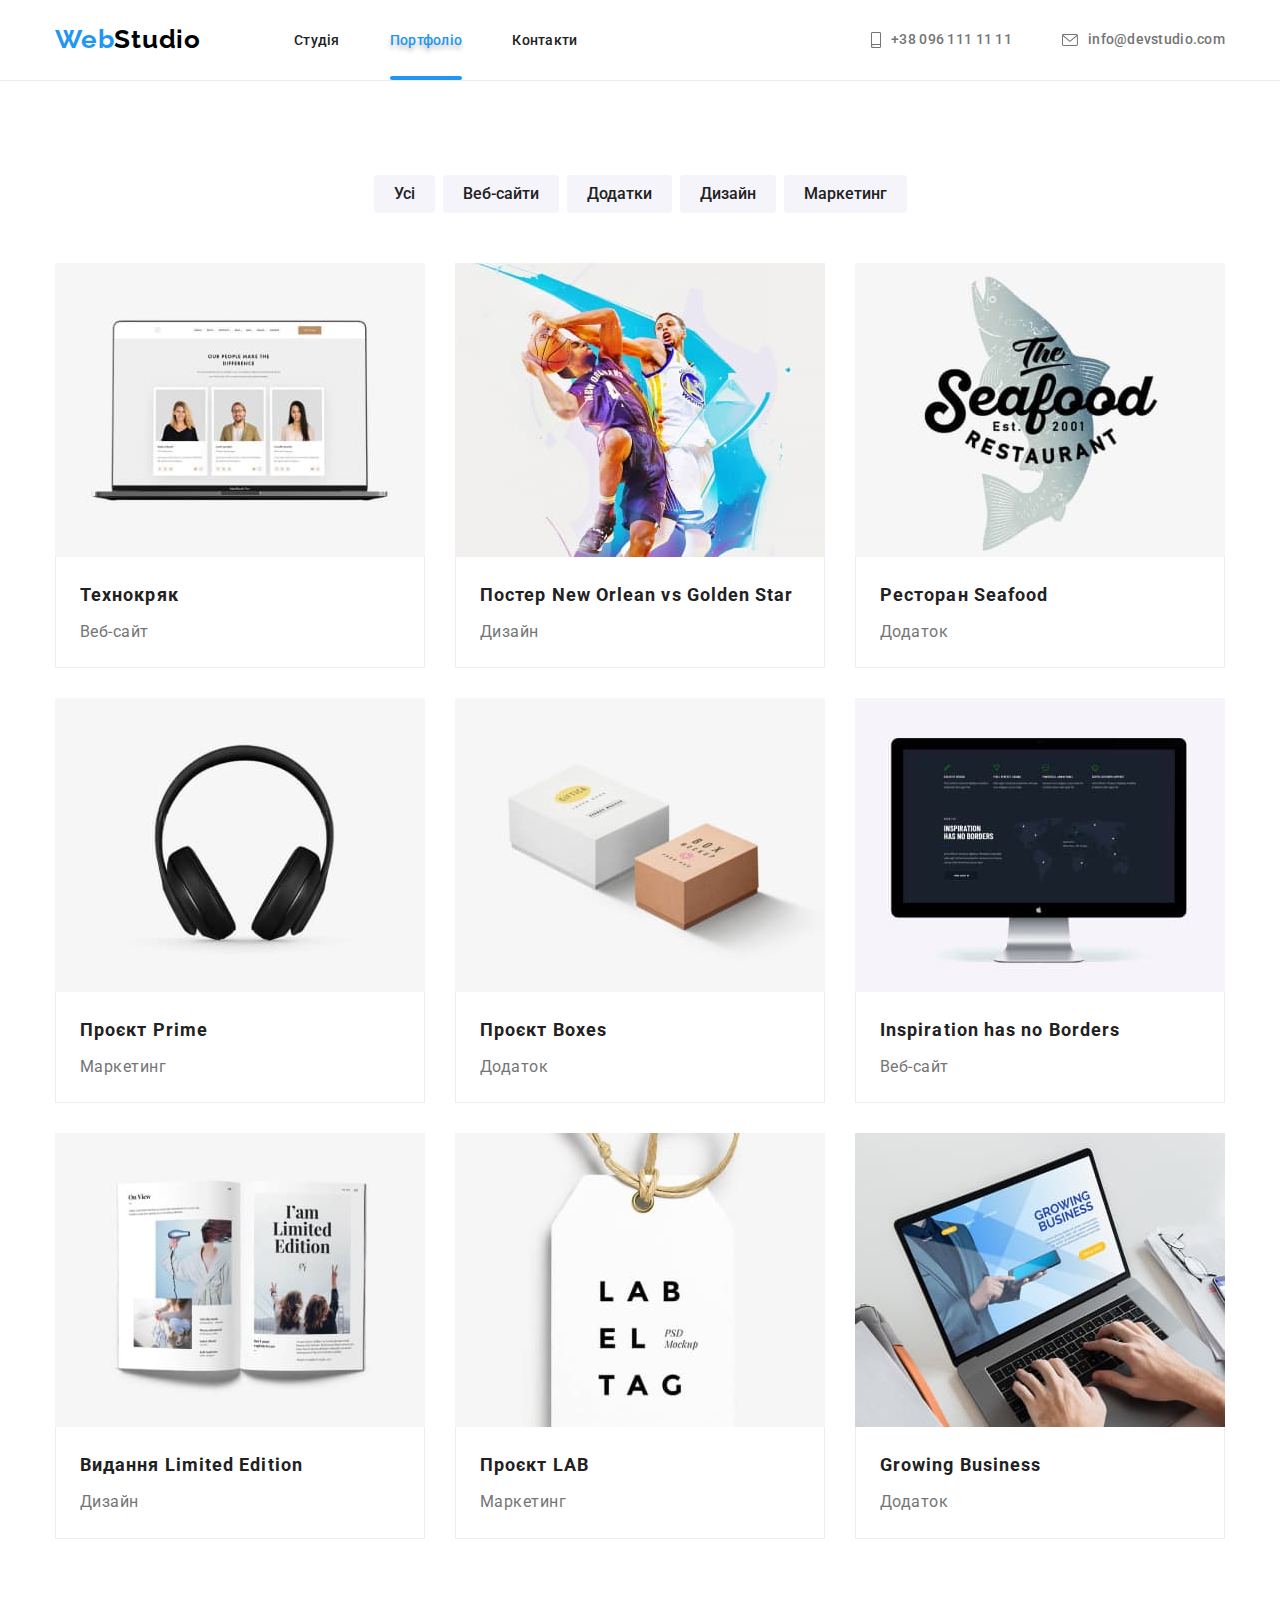
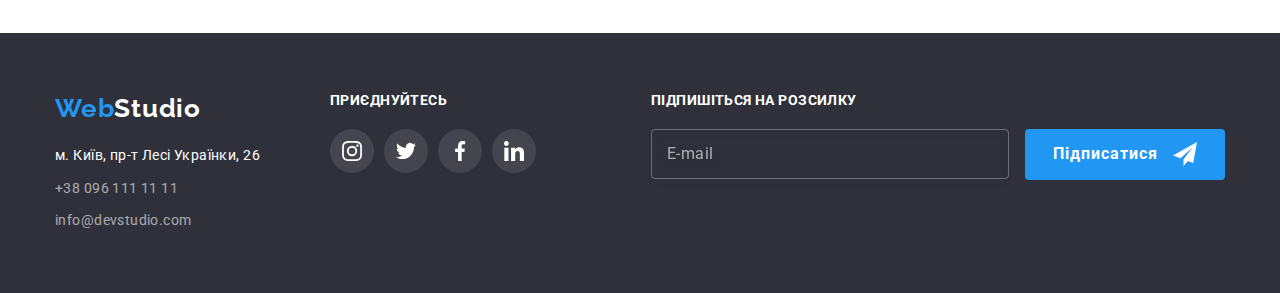
==== commit 92f169d1: "bugs fixed" ====
--- a/porfolio.html
+++ b/porfolio.html
@@ -316,18 +316,18 @@
           </ul>
         </div>
         <div class="form-container">
-          <h2 class="social-title"> Підпишіться на розсилку</h2>
+          <h2 class="social-title">Підпишіться на розсилку</h2>
           <div class="form-send">
-          <form name="signup-form" autocomplete="on" novalidate>
-            <label for="email" class="visually-hidden"> E-mail </label>
-            <input type="email" name="email" placeholder="E-mail" class="email-input"/>
-            
-            <button type="submit" class="submit-btn">Підписатися
-               <svg class="icon-send">
-            <use href="./images/icon.svg#icon-send"></use>
-          </svg>
-            </button>
-          </form>  
+            <form name="signup-form" autocomplete="on" novalidate>
+              <input type="email" name="email" placeholder="E-mail" class="email-input" />
+              <button type="submit" class="submit-btn">
+                Підписатися
+                <svg class="icon-send">
+                  <use href="./images/icon.svg#icon-send"></use>
+                </svg>
+              </button>
+            </form>
+          </div>
         </div>
       </div>
     </footer>
--- a/css/styles.css
+++ b/css/styles.css
@@ -688,33 +688,32 @@
 }
 
 .form-container {
-  margin-left: 93px;
-  margin-right: auto;
+  margin-left: auto;
 }
 
 .email-input {
-min-width: 358px;
-height: 50px;
-border: 1px solid rgba(255, 255, 255, 0.3);
-filter: drop-shadow(0px 4px 4px rgba(0, 0, 0, 0.15));
-border-radius: 4px;
-margin-right: 12px;
-background: none;
-padding: 15px;
-color: var(--secondary-text-color);
-transition: border-color 250ms cubic-bezier(0.4, 0, 0.2, 1);
-outline: none;
+  min-width: 358px;
+  height: 50px;
+  border: 1px solid rgba(255, 255, 255, 0.3);
+  filter: drop-shadow(0px 4px 4px rgba(0, 0, 0, 0.15));
+  border-radius: 4px;
+  margin-right: 12px;
+  background: none;
+  padding: 15px;
+  color: var(--secondary-text-color);
+  transition: border-color 250ms cubic-bezier(0.4, 0, 0.2, 1);
+  outline: none;
 }
 
 .email-input::placeholder {
   font-size: 16px;
-line-height: 1.25;
-letter-spacing: 0.03em;
-color: rgba(255, 255, 255, 0.6);
-}
-
-.email-input:focus{
-border-color: var(--hover-color);
+  line-height: 1.25;
+  letter-spacing: 0.03em;
+  color: rgba(255, 255, 255, 0.6);
+}
+
+.email-input:focus {
+  border-color: var(--hover-color);
 }
 
 .submit-btn {
@@ -734,16 +733,16 @@
   padding: 10px 28px;
   border: none;
   transition: background 250ms cubic-bezier(0.4, 0, 0.2, 1);
-  }
-
-  .submit-btn:hover {
-    background: var(--button-hover-color);
-  }
+}
+
+.submit-btn:hover {
+  background: var(--button-hover-color);
+}
 
 .icon-send {
   position: absolute;
   right: 28px;
-  top: 13px; 
+  top: 13px;
   width: 24px;
   height: 24px;
 }
@@ -784,7 +783,7 @@
 }
 
 .close-button {
-  position: absolute;  
+  position: absolute;
   right: 8px;
   top: 8px;
   padding: 6px;
@@ -806,7 +805,7 @@
   transition: fill 250ms cubic-bezier(0.4, 0, 0.2, 1);
 }
 
-.form {  
+.form {
   padding: 40px;
 }
 
@@ -814,29 +813,29 @@
   font-weight: 700;
   margin-bottom: 12px;
   font-size: 20px;
-line-height: 1.15;
-text-align: center;
-letter-spacing: 0.03em;
+  line-height: 1.15;
+  text-align: center;
+  letter-spacing: 0.03em;
 }
 
 .form-label {
-font-size: 12px;
-line-height: 1.16;
-letter-spacing: 0.01em;
-color: var(--first-text-color);
-margin-bottom: 4px;
+  font-size: 12px;
+  line-height: 1.16;
+  letter-spacing: 0.01em;
+  color: var(--first-text-color);
+  margin-bottom: 4px;
 }
 
 .form-input {
-  width: 100%; 
+  width: 100%;
   padding-top: 12px;
   padding-bottom: 12px;
   padding-left: 40px;
   padding-right: 40px;
   border: 1px solid rgba(33, 33, 33, 0.2);
-border-radius: 4px;
-text-align: left;
-transition: border-color 250ms cubic-bezier(0.4, 0, 0.2, 1);
+  border-radius: 4px;
+  text-align: left;
+  transition: border-color 250ms cubic-bezier(0.4, 0, 0.2, 1);
 }
 
 .form-input::placeholder {
@@ -844,9 +843,9 @@
   left: 16px;
   top: 12px;
   font-size: 12px;
-line-height: 1.16;
-letter-spacing: 0.01em;
-color: rgba(117, 117, 117, 0.5);
+  line-height: 1.16;
+  letter-spacing: 0.01em;
+  color: rgba(117, 117, 117, 0.5);
 }
 
 .form-field {
@@ -867,14 +866,14 @@
 }
 
 .agrement {
-font-size: 14px;
-line-height: var(--second-line-height);
-letter-spacing: 0.03em;
-color: var(--first-text-color);
-padding-left: 40px;
+  font-size: 14px;
+  line-height: var(--second-line-height);
+  letter-spacing: 0.03em;
+  color: var(--first-text-color);
+  padding-left: 40px;
 }
 .contract {
-  color: var(--hover-color);  
+  color: var(--hover-color);
 }
 
 .checkbox {
@@ -888,28 +887,30 @@
   border: 2px solid black;
   border-radius: 4px;
   top: 50%;
-  left: 10px; 
+  left: 10px;
   transform: translateY(-51%);
-  transition: background-color 250ms cubic-bezier(0.4, 0, 0.2, 1), border 250ms cubic-bezier(0.4, 0, 0.2, 1);
+  transition: background-color 250ms cubic-bezier(0.4, 0, 0.2, 1),
+    border 250ms cubic-bezier(0.4, 0, 0.2, 1);
 }
 
 .checkbox:checked + .new-checkbox {
   border: none;
   background-color: var(--hover-color);
   background-image: url('/goit-markup-hw-06/images/icon-check.svg');
-background-repeat: no-repeat;
-background-size: contain;
-background-position: center;
+  background-repeat: no-repeat;
+  background-size: contain;
+  background-position: center;
 }
 
 .form-field {
   position: relative;
 }
-.form-field:focus-within > .icon-modal {
+
+.form-input:focus-within + .icon-modal {
   fill: var(--hover-color);
 }
 
-.form-field:focus-within > .form-input {
+.form-input:focus-within {
   border-color: var(--hover-color);
   outline: none;
 }
@@ -919,35 +920,33 @@
   width: 18px;
   height: 18px;
   left: 12px;
-  top: 50%;
-  transform: translateY(-50%);
+  bottom: 11px;
   transition: fill 250ms cubic-bezier(0.4, 0, 0.2, 1);
 }
 
 .modal-sub {
-margin-top: 30px;
-margin-left: auto;
-margin-right: auto;
-margin-bottom: 0;
-min-width: 200px;
-min-height: 50px;
-background-color: var(--hover-color);
-font-weight: 700;
-font-size: 16px;
-line-height: 1.87;
-display: flex;
-justify-content: center;
-align-items: center;
-letter-spacing: 0.06em;
-color: var(--secondary-text-color);
-box-shadow: 0px 4px 4px rgba(0, 0, 0, 0.15);
-border-radius: 4px;
-border: none;
-transition: background-color 250ms cubic-bezier(0.4, 0, 0.2, 1);
+  margin-top: 30px;
+  margin-left: auto;
+  margin-right: auto;
+  margin-bottom: 0;
+  min-width: 200px;
+  min-height: 50px;
+  background-color: var(--hover-color);
+  font-weight: 700;
+  font-size: 16px;
+  line-height: 1.87;
+  display: flex;
+  justify-content: center;
+  align-items: center;
+  letter-spacing: 0.06em;
+  color: var(--secondary-text-color);
+  box-shadow: 0px 4px 4px rgba(0, 0, 0, 0.15);
+  border-radius: 4px;
+  border: none;
+  transition: background-color 250ms cubic-bezier(0.4, 0, 0.2, 1);
 }
 
 .modal-sub:hover {
   background-color: var(--button-hover-color);
   filter: drop-shadow(0px 4px 4px rgba(0, 0, 0, 0.25));
 }
-
